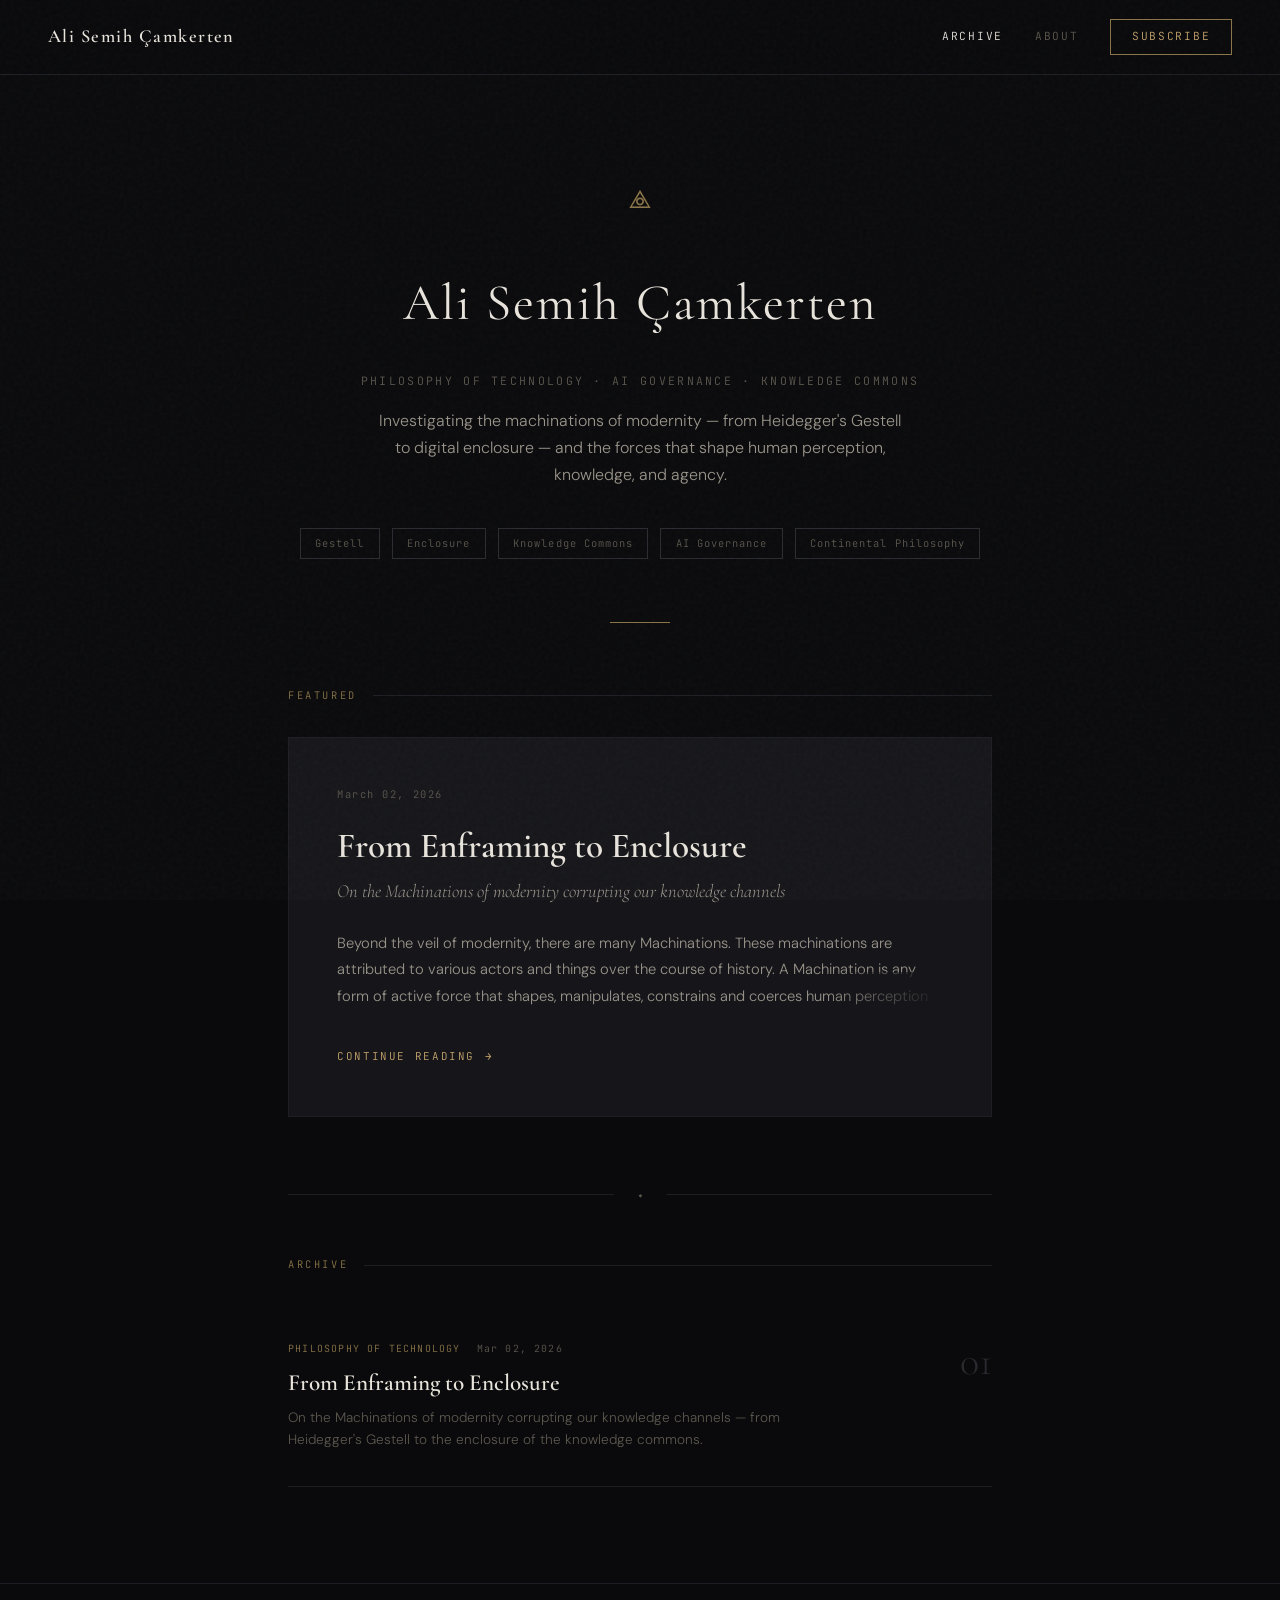
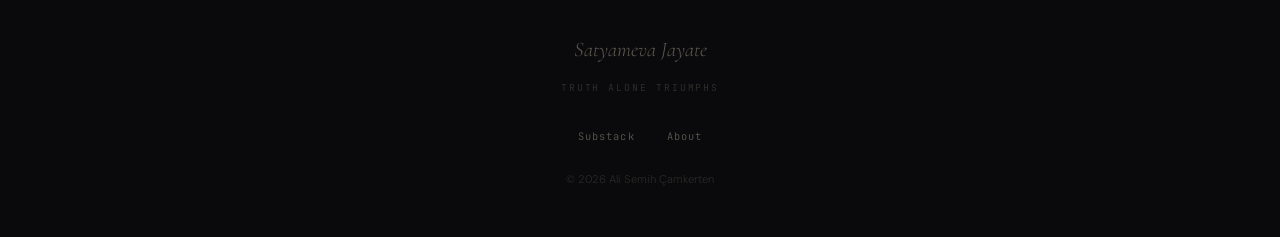
==== index.html @ 79da4363 "Add files via upload" ====
<!DOCTYPE html>
<html lang="en">
<head>
<meta charset="UTF-8">
<meta name="viewport" content="width=device-width, initial-scale=1.0">
<title>Ali Semih Çamkerten</title>
<link href="https://fonts.googleapis.com/css2?family=Cormorant+Garamond:ital,wght@0,400;0,600;0,700;1,400;1,600&family=JetBrains+Mono:wght@300;400&family=DM+Sans:wght@300;400;500&display=swap" rel="stylesheet">
<link rel="stylesheet" href="style.css">
</head>
<body>

  <!-- Navigation -->
  <nav>
    <a href="index.html" class="nav-brand">Ali Semih Çamkerten</a>
    <div class="nav-links">
      <a href="index.html" class="active">Archive</a>
      <a href="about.html">About</a>
      <a href="https://ascamkerten.substack.com" target="_blank" class="nav-subscribe">Subscribe</a>
    </div>
  </nav>

  <!-- Hero Header -->
  <section class="hero">
    <div class="hero-symbol">&#x27C1;</div>
    <h1>Ali Semih Çamkerten</h1>
    <p class="hero-subtitle">Philosophy of Technology · AI Governance · Knowledge Commons</p>
    <p class="hero-description">
      Investigating the machinations of modernity — from Heidegger's Gestell to digital enclosure — and the forces that shape human perception, knowledge, and agency.
    </p>
    <div class="hero-tags">
      <span class="hero-tag">Gestell</span>
      <span class="hero-tag">Enclosure</span>
      <span class="hero-tag">Knowledge Commons</span>
      <span class="hero-tag">AI Governance</span>
      <span class="hero-tag">Continental Philosophy</span>
    </div>
  </section>

  <!-- Featured Post -->
  <section class="featured-section fade-in delay-1">
    <div class="section-label">Featured</div>
    <a class="featured-card" href="https://ascamkerten.substack.com/p/from-enframing-to-enclosure" target="_blank">
      <div class="featured-date">March 02, 2026</div>
      <h2 class="featured-title">From Enframing to Enclosure</h2>
      <p class="featured-sub">On the Machinations of modernity corrupting our knowledge channels</p>
      <p class="featured-excerpt">
        Beyond the veil of modernity, there are many Machinations. These machinations are attributed to various actors and things over the course of history. A Machination is any form of active force that shapes, manipulates, constrains and coerces human perception and human interactions. Gestell, or enframing, is a Machination. Enclosure is another&hellip;
      </p>
      <span class="read-more">Continue reading <span class="arrow">&rarr;</span></span>
    </a>
  </section>

  <div class="divider">&#x25C6;</div>

  <!-- Archive -->
  <section class="posts-section">
    <div class="section-label">Archive</div>

    <!-- POST TEMPLATE — copy this block and update for each new essay:

    <a class="post-item fade-in" href="YOUR_SUBSTACK_URL" target="_blank">
      <div class="post-content">
        <div class="post-meta">
          <span class="post-category">CATEGORY</span>
          <span>DATE</span>
        </div>
        <h3 class="post-item-title">TITLE</h3>
        <p class="post-item-excerpt">SHORT DESCRIPTION</p>
      </div>
      <span class="post-number">NUMBER</span>
    </a>

    END TEMPLATE -->

    <a class="post-item fade-in delay-2" href="https://ascamkerten.substack.com/p/from-enframing-to-enclosure" target="_blank">
      <div class="post-content">
        <div class="post-meta">
          <span class="post-category">Philosophy of Technology</span>
          <span>Mar 02, 2026</span>
        </div>
        <h3 class="post-item-title">From Enframing to Enclosure</h3>
        <p class="post-item-excerpt">On the Machinations of modernity corrupting our knowledge channels — from Heidegger's Gestell to the enclosure of the knowledge commons.</p>
      </div>
      <span class="post-number">01</span>
    </a>

    <!--
    <a class="post-item fade-in delay-3" href="https://ascamkerten.substack.com/p/YOUR-NEXT-POST" target="_blank">
      <div class="post-content">
        <div class="post-meta">
          <span class="post-category">AI Governance</span>
          <span>Date</span>
        </div>
        <h3 class="post-item-title">Your Next Post Title</h3>
        <p class="post-item-excerpt">Brief description of the post.</p>
      </div>
      <span class="post-number">02</span>
    </a>
    -->

  </section>

  <!-- Footer -->
  <footer>
    <p class="footer-quote">Satyameva Jayate</p>
    <p class="footer-attr">Truth Alone Triumphs</p>
    <div class="footer-links">
      <a href="https://ascamkerten.substack.com" target="_blank">Substack</a>
      <a href="about.html">About</a>
    </div>
    <p class="footer-copy">&copy; 2026 Ali Semih Çamkerten</p>
  </footer>

</body>
</html>
---- style.css ----
/* ══════════════════════════════════════════
   Ali Semih Çamkerten — Personal Site
   Dark Scholarly Theme
   ══════════════════════════════════════════ */

:root {
  --bg-primary: #0a0a0c;
  --bg-secondary: #111114;
  --bg-card: #16161a;
  --bg-hover: #1c1c22;
  --text-primary: #e8e4dc;
  --text-secondary: #9a958b;
  --text-muted: #5c584f;
  --accent: #c4a46c;
  --accent-dim: #8a7548;
  --border: #2a2a30;
  --border-light: #1e1e24;
}

* { margin: 0; padding: 0; box-sizing: border-box; }

body {
  background: var(--bg-primary);
  color: var(--text-primary);
  font-family: 'DM Sans', sans-serif;
  font-weight: 300;
  line-height: 1.7;
  overflow-x: hidden;
}

body::before {
  content: '';
  position: fixed;
  top: 0; left: 0; right: 0; bottom: 0;
  background-image: url("data:image/svg+xml,%3Csvg viewBox='0 0 256 256' xmlns='http://www.w3.org/2000/svg'%3E%3Cfilter id='noise'%3E%3CfeTurbulence type='fractalNoise' baseFrequency='0.9' numOctaves='4' stitchTiles='stitch'/%3E%3C/filter%3E%3Crect width='100%25' height='100%25' filter='url(%23noise)' opacity='0.03'/%3E%3C/svg%3E");
  pointer-events: none;
  z-index: 9999;
}

/* ── Navigation ── */
nav {
  position: fixed;
  top: 0; left: 0; right: 0;
  z-index: 100;
  padding: 1.2rem 3rem;
  display: flex;
  justify-content: space-between;
  align-items: center;
  background: rgba(10, 10, 12, 0.85);
  backdrop-filter: blur(20px);
  -webkit-backdrop-filter: blur(20px);
  border-bottom: 1px solid var(--border-light);
}

.nav-brand {
  font-family: 'Cormorant Garamond', serif;
  font-size: 1.15rem;
  font-weight: 600;
  letter-spacing: 0.08em;
  color: var(--text-primary);
  text-decoration: none;
  transition: color 0.3s ease;
}

.nav-brand:hover { color: var(--accent); }

.nav-links {
  display: flex;
  gap: 2rem;
  align-items: center;
}

.nav-links a {
  font-family: 'JetBrains Mono', monospace;
  font-size: 0.7rem;
  font-weight: 300;
  letter-spacing: 0.15em;
  text-transform: uppercase;
  color: var(--text-muted);
  text-decoration: none;
  transition: color 0.3s ease;
}

.nav-links a:hover { color: var(--accent); }
.nav-links a.active { color: var(--text-primary); }

.nav-subscribe {
  padding: 0.45rem 1.3rem;
  border: 1px solid var(--accent-dim);
  color: var(--accent) !important;
  transition: all 0.3s ease !important;
}

.nav-subscribe:hover {
  background: var(--accent);
  color: var(--bg-primary) !important;
}

/* ── Hero ── */
.hero {
  padding: 10rem 3rem 4rem;
  max-width: 900px;
  margin: 0 auto;
  text-align: center;
  position: relative;
}

.hero::after {
  content: '';
  position: absolute;
  bottom: 0;
  left: 50%;
  transform: translateX(-50%);
  width: 60px;
  height: 1px;
  background: var(--accent-dim);
}

.hero-symbol {
  font-size: 2.5rem;
  color: var(--accent-dim);
  margin-bottom: 2rem;
  opacity: 0;
  animation: fadeDown 1s ease 0.2s forwards;
}

.hero h1 {
  font-family: 'Cormorant Garamond', serif;
  font-size: 3.2rem;
  font-weight: 400;
  letter-spacing: 0.04em;
  color: var(--text-primary);
  margin-bottom: 1.5rem;
  opacity: 0;
  animation: fadeDown 1s ease 0.4s forwards;
}

.hero-subtitle {
  font-family: 'JetBrains Mono', monospace;
  font-size: 0.72rem;
  letter-spacing: 0.2em;
  text-transform: uppercase;
  color: var(--text-muted);
  margin-bottom: 1rem;
  opacity: 0;
  animation: fadeDown 1s ease 0.6s forwards;
}

.hero-description {
  font-size: 1rem;
  color: var(--text-secondary);
  max-width: 540px;
  margin: 0 auto 2.5rem;
  opacity: 0;
  animation: fadeDown 1s ease 0.8s forwards;
}

.hero-tags {
  display: flex;
  justify-content: center;
  gap: 0.75rem;
  flex-wrap: wrap;
  opacity: 0;
  animation: fadeDown 1s ease 1s forwards;
}

.hero-tag {
  font-family: 'JetBrains Mono', monospace;
  font-size: 0.65rem;
  letter-spacing: 0.1em;
  padding: 0.35rem 0.9rem;
  border: 1px solid var(--border);
  color: var(--text-muted);
  background: transparent;
  transition: all 0.3s ease;
  cursor: default;
}

.hero-tag:hover {
  border-color: var(--accent-dim);
  color: var(--accent);
}

/* ── Section Labels ── */
.section-label {
  font-family: 'JetBrains Mono', monospace;
  font-size: 0.65rem;
  letter-spacing: 0.25em;
  text-transform: uppercase;
  color: var(--accent-dim);
  margin-bottom: 2rem;
  display: flex;
  align-items: center;
  gap: 1rem;
}

.section-label::after {
  content: '';
  flex: 1;
  height: 1px;
  background: var(--border-light);
}

/* ── Featured Post ── */
.featured-section {
  max-width: 800px;
  margin: 4rem auto;
  padding: 0 3rem;
}

.featured-card {
  background: var(--bg-card);
  border: 1px solid var(--border-light);
  padding: 3rem;
  position: relative;
  overflow: hidden;
  transition: all 0.5s ease;
  cursor: pointer;
  text-decoration: none;
  display: block;
  color: inherit;
}

.featured-card::before {
  content: '';
  position: absolute;
  top: 0; left: 0;
  width: 3px;
  height: 100%;
  background: linear-gradient(to bottom, var(--accent), transparent);
  opacity: 0;
  transition: opacity 0.4s ease;
}

.featured-card:hover {
  border-color: var(--border);
  background: var(--bg-hover);
}

.featured-card:hover::before { opacity: 1; }

.featured-date {
  font-family: 'JetBrains Mono', monospace;
  font-size: 0.65rem;
  letter-spacing: 0.15em;
  color: var(--text-muted);
  margin-bottom: 1.2rem;
}

.featured-title {
  font-family: 'Cormorant Garamond', serif;
  font-size: 2.2rem;
  font-weight: 600;
  color: var(--text-primary);
  margin-bottom: 0.6rem;
  line-height: 1.3;
}

.featured-sub {
  font-family: 'Cormorant Garamond', serif;
  font-size: 1.15rem;
  font-style: italic;
  color: var(--text-secondary);
  margin-bottom: 1.5rem;
  line-height: 1.5;
}

.featured-excerpt {
  font-size: 0.92rem;
  color: var(--text-secondary);
  line-height: 1.8;
  margin-bottom: 2rem;
  position: relative;
  max-height: 5.4em;
  overflow: hidden;
}

.featured-excerpt::after {
  content: '';
  position: absolute;
  bottom: 0; right: 0;
  width: 120px;
  height: 2.5em;
  background: linear-gradient(to right, transparent, var(--bg-card));
  pointer-events: none;
  transition: background 0.5s ease;
}

.featured-card:hover .featured-excerpt::after {
  background: linear-gradient(to right, transparent, var(--bg-hover));
}

.read-more {
  font-family: 'JetBrains Mono', monospace;
  font-size: 0.68rem;
  letter-spacing: 0.15em;
  text-transform: uppercase;
  color: var(--accent);
  text-decoration: none;
  display: inline-flex;
  align-items: center;
  gap: 0.6rem;
  transition: gap 0.3s ease;
}

.read-more:hover { gap: 1rem; }

/* ── Divider ── */
.divider {
  max-width: 800px;
  margin: 3rem auto;
  padding: 0 3rem;
  display: flex;
  align-items: center;
  justify-content: center;
  gap: 1.5rem;
  color: var(--text-muted);
  font-family: 'Cormorant Garamond', serif;
  font-size: 1rem;
}

.divider::before, .divider::after {
  content: '';
  flex: 1;
  height: 1px;
  background: var(--border-light);
}

/* ── Post List ── */
.posts-section {
  max-width: 800px;
  margin: 0 auto 6rem;
  padding: 0 3rem;
}

.post-item {
  padding: 2.2rem 0;
  border-bottom: 1px solid var(--border-light);
  display: flex;
  justify-content: space-between;
  align-items: flex-start;
  gap: 2rem;
  cursor: pointer;
  transition: all 0.3s ease;
  text-decoration: none;
  color: inherit;
}

.post-item:hover { padding-left: 1rem; }
.post-item:first-child { border-top: 1px solid var(--border-light); }

.post-meta {
  font-family: 'JetBrains Mono', monospace;
  font-size: 0.62rem;
  letter-spacing: 0.12em;
  color: var(--text-muted);
  margin-bottom: 0.6rem;
  display: flex;
  gap: 1rem;
}

.post-category {
  color: var(--accent-dim);
  text-transform: uppercase;
}

.post-item-title {
  font-family: 'Cormorant Garamond', serif;
  font-size: 1.45rem;
  font-weight: 600;
  color: var(--text-primary);
  line-height: 1.35;
  margin-bottom: 0.5rem;
  transition: color 0.3s ease;
}

.post-item:hover .post-item-title { color: var(--accent); }

.post-item-excerpt {
  font-size: 0.85rem;
  color: var(--text-muted);
  line-height: 1.6;
  max-width: 560px;
}

.post-number {
  font-family: 'Cormorant Garamond', serif;
  font-size: 2.5rem;
  font-weight: 300;
  color: var(--border);
  min-width: 50px;
  text-align: right;
  line-height: 1;
  transition: color 0.3s ease;
}

.post-item:hover .post-number { color: var(--accent-dim); }

/* ── About Page ── */
.page-header {
  padding: 10rem 3rem 3rem;
  max-width: 750px;
  margin: 0 auto;
  position: relative;
}

.page-header::after {
  content: '';
  display: block;
  width: 40px;
  height: 1px;
  background: var(--accent-dim);
  margin-top: 2.5rem;
}

.page-header h1 {
  font-family: 'Cormorant Garamond', serif;
  font-size: 2.8rem;
  font-weight: 400;
  letter-spacing: 0.03em;
  color: var(--text-primary);
  margin-bottom: 1rem;
  opacity: 0;
  animation: fadeDown 0.8s ease 0.2s forwards;
}

.page-header .lead {
  font-family: 'Cormorant Garamond', serif;
  font-size: 1.25rem;
  font-style: italic;
  color: var(--text-secondary);
  line-height: 1.6;
  opacity: 0;
  animation: fadeDown 0.8s ease 0.4s forwards;
}

.page-content {
  max-width: 750px;
  margin: 0 auto 6rem;
  padding: 2rem 3rem;
}

.page-content p {
  font-size: 0.95rem;
  color: var(--text-secondary);
  line-height: 1.9;
  margin-bottom: 1.5rem;
}

.page-content h2 {
  font-family: 'Cormorant Garamond', serif;
  font-size: 1.6rem;
  font-weight: 600;
  color: var(--text-primary);
  margin: 3rem 0 1.2rem;
}

.page-content h2:first-child { margin-top: 0; }

.page-content a {
  color: var(--accent);
  text-decoration: none;
  border-bottom: 1px solid var(--accent-dim);
  transition: border-color 0.3s ease;
}

.page-content a:hover { border-color: var(--accent); }

.interests-grid {
  display: grid;
  grid-template-columns: 1fr 1fr;
  gap: 1.5rem;
  margin: 1.5rem 0;
}

.interest-item {
  padding: 1.5rem;
  border: 1px solid var(--border-light);
  background: var(--bg-card);
  transition: border-color 0.3s ease;
}

.interest-item:hover { border-color: var(--border); }

.interest-label {
  font-family: 'JetBrains Mono', monospace;
  font-size: 0.62rem;
  letter-spacing: 0.15em;
  text-transform: uppercase;
  color: var(--accent-dim);
  margin-bottom: 0.6rem;
}

.interest-text {
  font-size: 0.88rem;
  color: var(--text-secondary);
  line-height: 1.6;
}

.contact-block {
  margin-top: 3rem;
  padding: 2rem;
  border: 1px solid var(--border-light);
  background: var(--bg-card);
}

.contact-block p { margin-bottom: 1rem; }

.contact-links {
  display: flex;
  gap: 1.5rem;
  flex-wrap: wrap;
}

.contact-link {
  font-family: 'JetBrains Mono', monospace;
  font-size: 0.7rem;
  letter-spacing: 0.1em;
  color: var(--accent);
  text-decoration: none;
  border: 1px solid var(--accent-dim);
  padding: 0.5rem 1.2rem;
  transition: all 0.3s ease;
}

.contact-link:hover {
  background: var(--accent);
  color: var(--bg-primary);
}

/* ── Footer ── */
footer {
  border-top: 1px solid var(--border-light);
  padding: 3rem;
  text-align: center;
}

.footer-quote {
  font-family: 'Cormorant Garamond', serif;
  font-size: 1.3rem;
  font-style: italic;
  color: var(--text-muted);
  margin-bottom: 0.8rem;
}

.footer-attr {
  font-family: 'JetBrains Mono', monospace;
  font-size: 0.6rem;
  letter-spacing: 0.2em;
  text-transform: uppercase;
  color: var(--text-muted);
  opacity: 0.5;
  margin-bottom: 2rem;
}

.footer-links {
  display: flex;
  justify-content: center;
  gap: 2rem;
  margin-bottom: 1.5rem;
}

.footer-links a {
  font-family: 'JetBrains Mono', monospace;
  font-size: 0.65rem;
  letter-spacing: 0.1em;
  color: var(--text-muted);
  text-decoration: none;
  transition: color 0.3s ease;
}

.footer-links a:hover { color: var(--accent); }

.footer-copy {
  font-size: 0.7rem;
  color: var(--text-muted);
  opacity: 0.4;
}

/* ── Animations ── */
@keyframes fadeDown {
  from { opacity: 0; transform: translateY(-12px); }
  to { opacity: 1; transform: translateY(0); }
}

@keyframes fadeIn {
  from { opacity: 0; }
  to { opacity: 1; }
}

.fade-in { opacity: 0; animation: fadeIn 0.8s ease forwards; }
.delay-1 { animation-delay: 0.3s; }
.delay-2 { animation-delay: 0.5s; }
.delay-3 { animation-delay: 0.7s; }
.delay-4 { animation-delay: 0.9s; }

::-webkit-scrollbar { width: 6px; }
::-webkit-scrollbar-track { background: var(--bg-primary); }
::-webkit-scrollbar-thumb { background: var(--border); border-radius: 3px; }
::-webkit-scrollbar-thumb:hover { background: var(--accent-dim); }

@media (max-width: 700px) {
  nav { padding: 1rem 1.5rem; }
  .nav-links { gap: 1.2rem; }
  .hero { padding: 8rem 1.5rem 3rem; }
  .hero h1 { font-size: 2.2rem; }
  .featured-section, .posts-section, .page-content, .page-header {
    padding-left: 1.5rem;
    padding-right: 1.5rem;
  }
  .featured-card { padding: 2rem; }
  .featured-title { font-size: 1.7rem; }
  .post-number { display: none; }
  .post-item:hover { padding-left: 0.5rem; }
  .interests-grid { grid-template-columns: 1fr; }
  .page-header h1 { font-size: 2.2rem; }
}
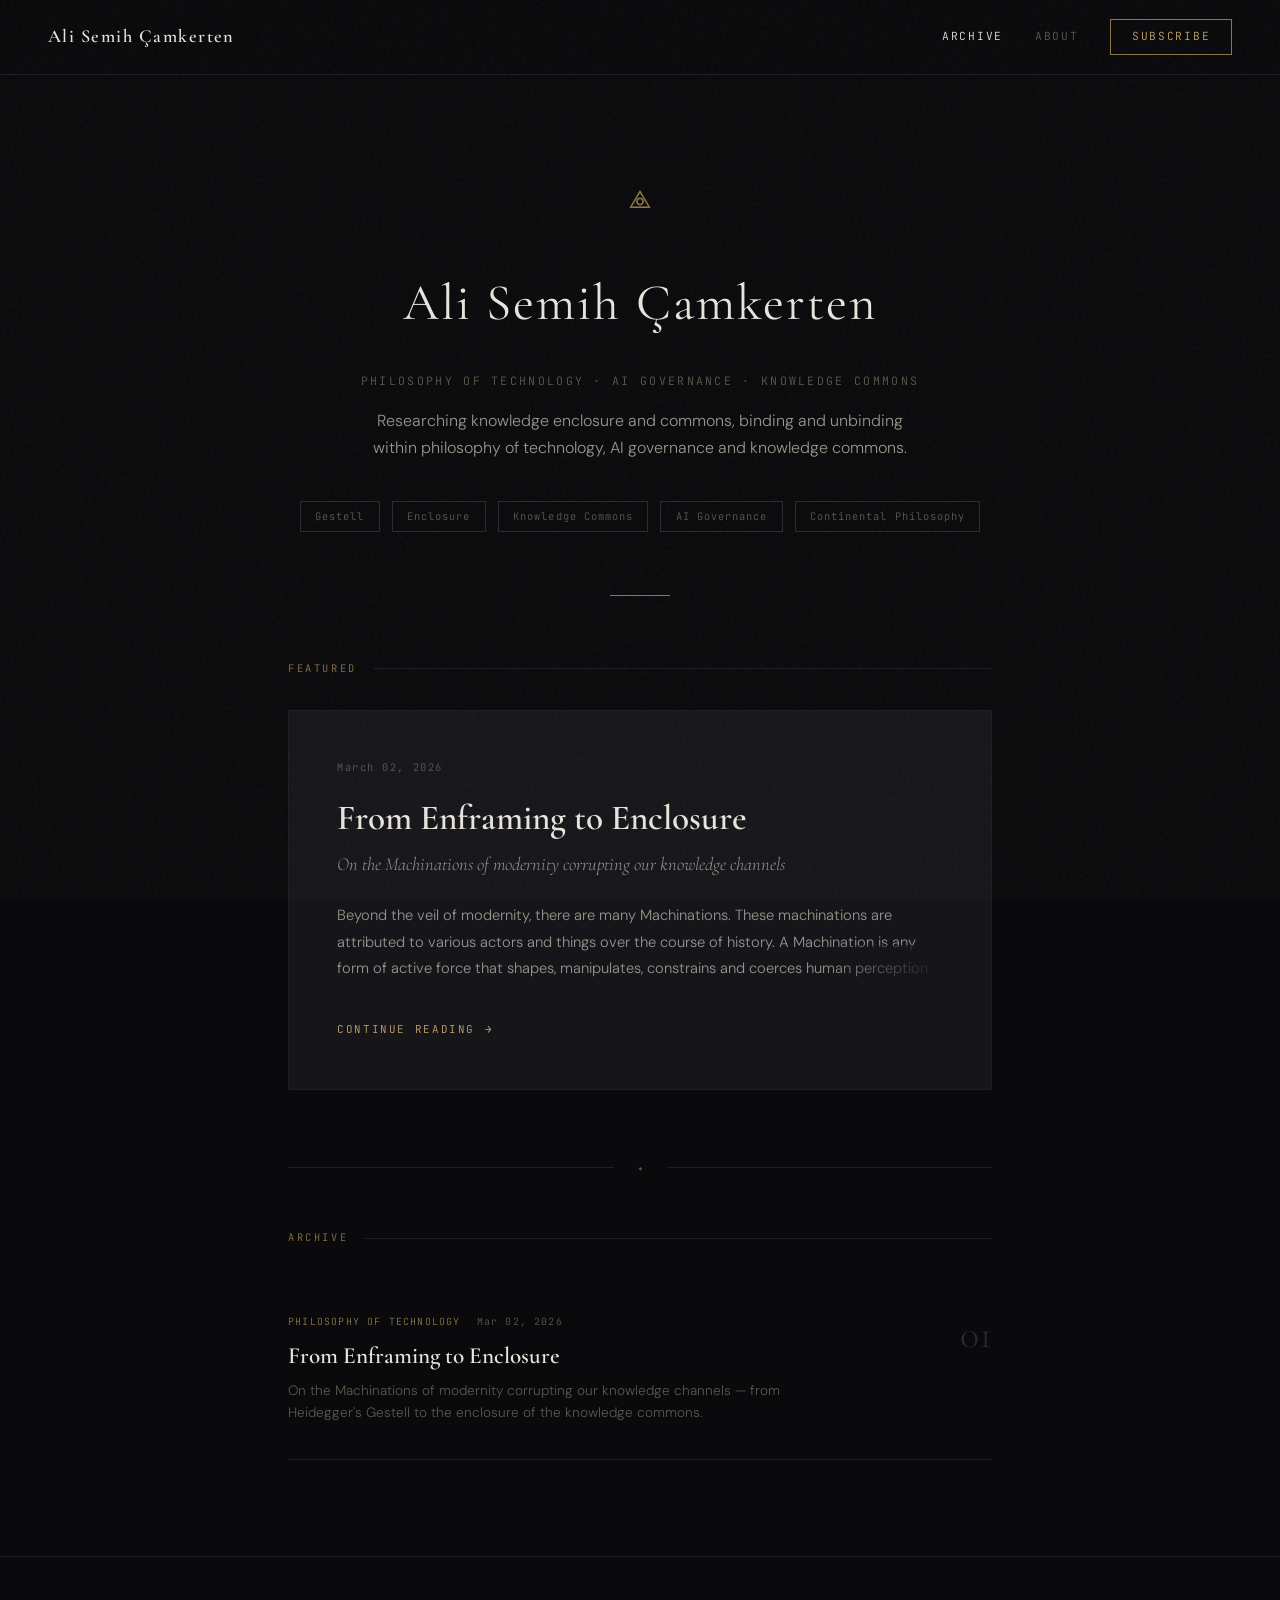
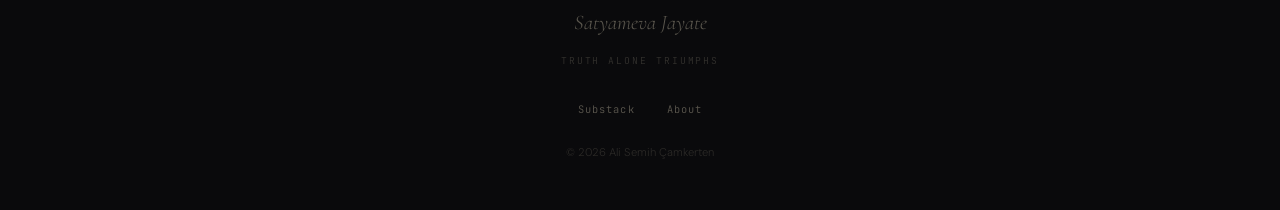
==== commit 58db6550: "Update index.html" ====
--- a/index.html
+++ b/index.html
@@ -25,7 +25,7 @@
     <h1>Ali Semih Çamkerten</h1>
     <p class="hero-subtitle">Philosophy of Technology · AI Governance · Knowledge Commons</p>
     <p class="hero-description">
-      Investigating the machinations of modernity — from Heidegger's Gestell to digital enclosure — and the forces that shape human perception, knowledge, and agency.
+      Researching knowledge enclosure and commons, binding and unbinding within philosophy of technology, AI governance and knowledge commons.
     </p>
     <div class="hero-tags">
       <span class="hero-tag">Gestell</span>
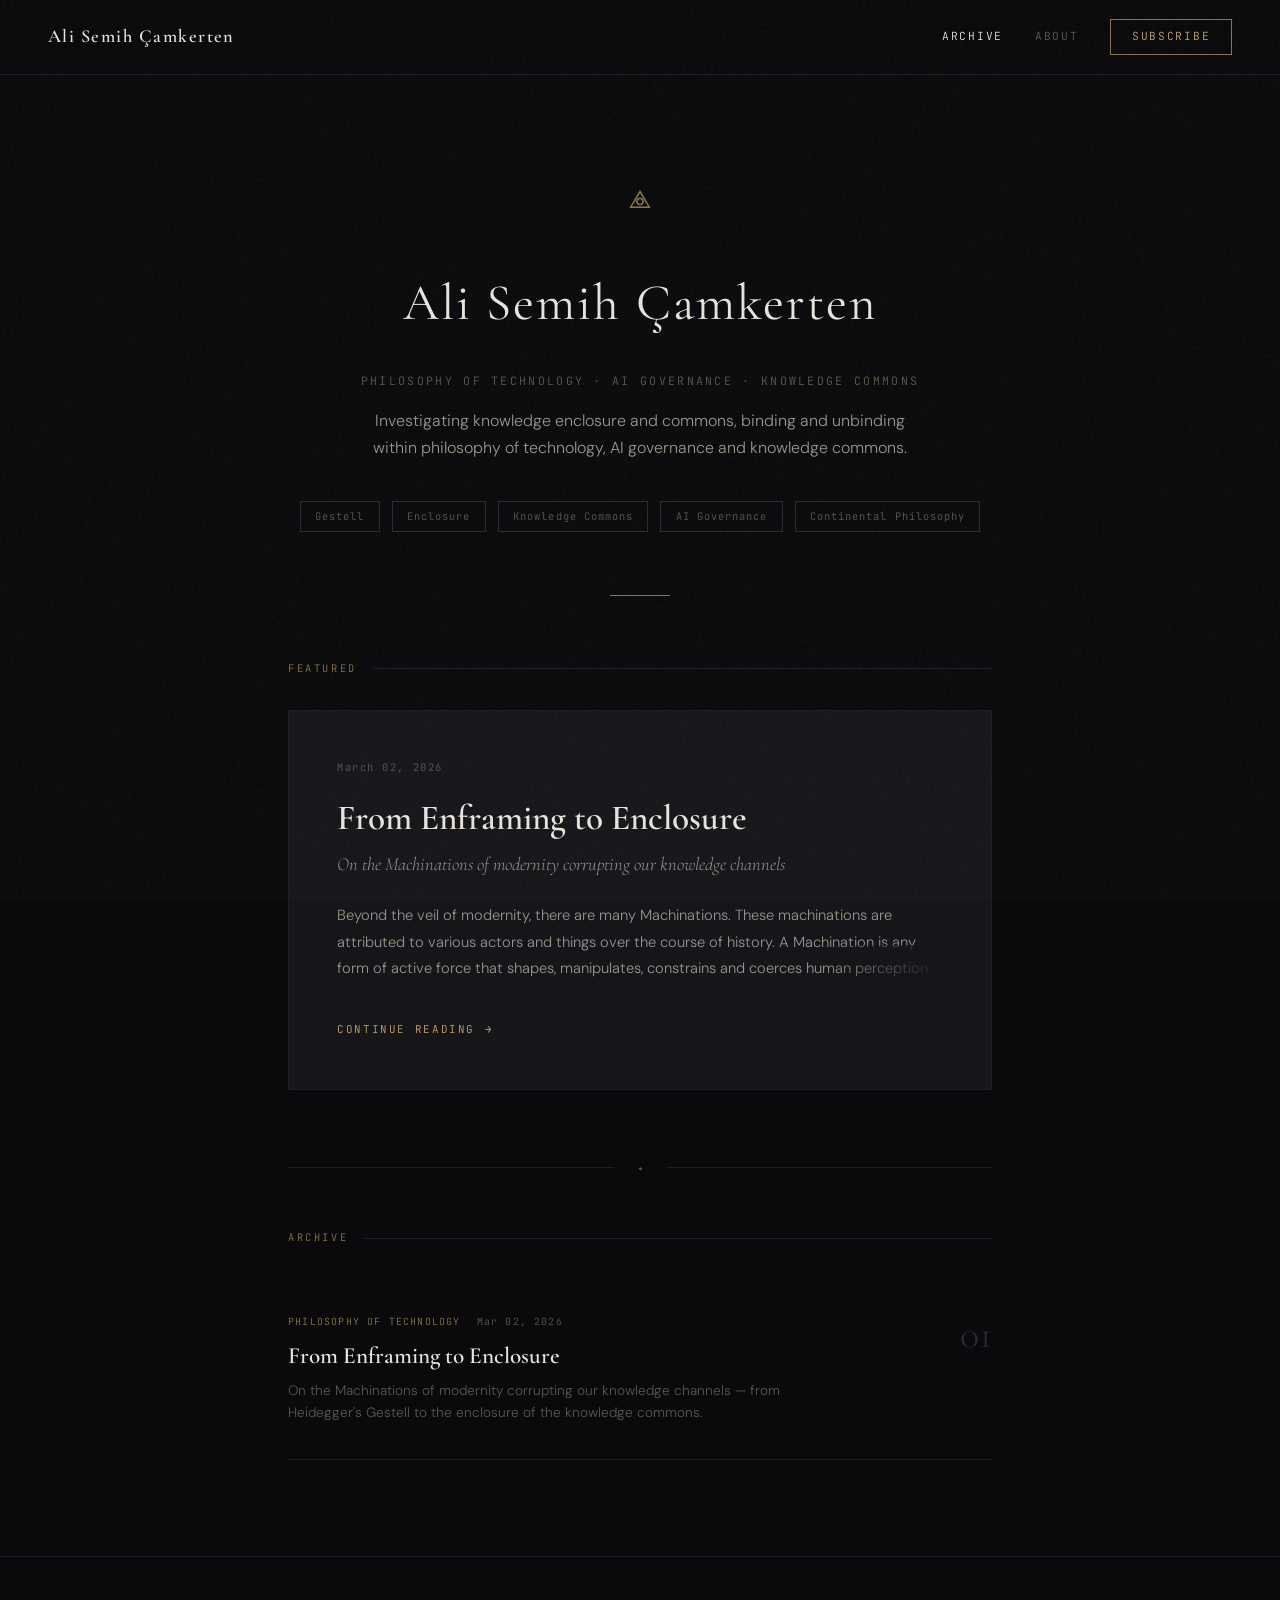
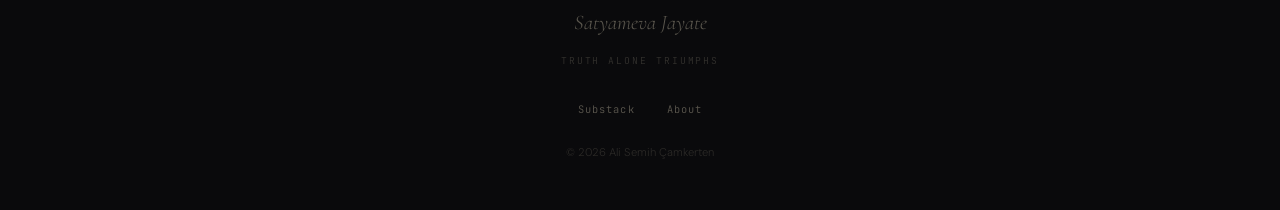
==== commit 1214651c: "Update index.html" ====
--- a/index.html
+++ b/index.html
@@ -25,7 +25,7 @@
     <h1>Ali Semih Çamkerten</h1>
     <p class="hero-subtitle">Philosophy of Technology · AI Governance · Knowledge Commons</p>
     <p class="hero-description">
-      Researching knowledge enclosure and commons, binding and unbinding within philosophy of technology, AI governance and knowledge commons.
+      Investigating knowledge enclosure and commons, binding and unbinding within philosophy of technology, AI governance and knowledge commons.
     </p>
     <div class="hero-tags">
       <span class="hero-tag">Gestell</span>
